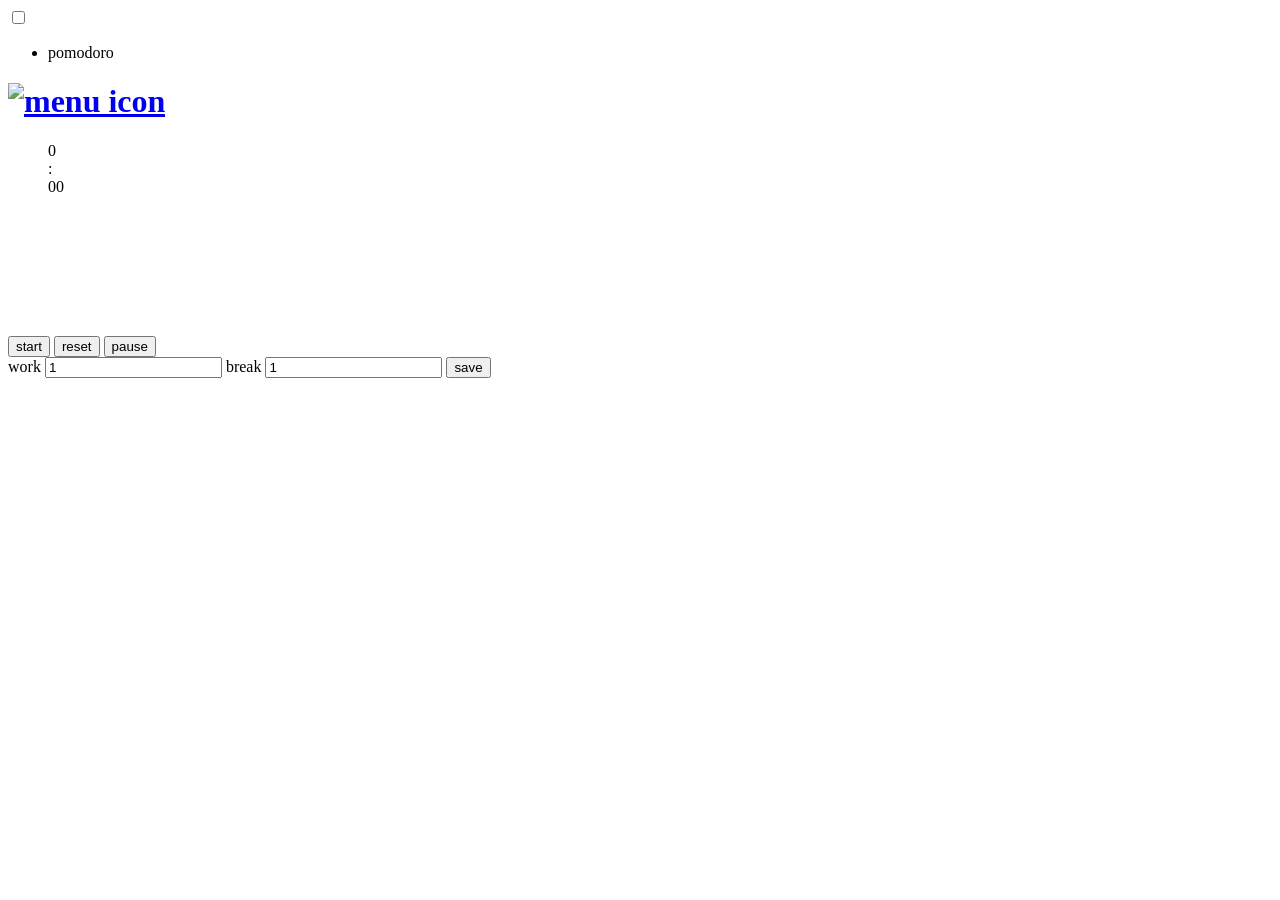
==== index.html @ 09f285a3 "Change title from 'pomodoro timer' to 'comfy grade'" ====
<!DOCTYPE html>
<html lang="en">
  <head>
    <meta charset="UTF-8" />
    <meta name="viewport" content="width=device-width, initial-scale=1.0" />
    <title>comfy grade</title>
    <link rel="stylesheet" href="styles.css" />
  </head>
  <body>








<!-- light/dark mode -->
<div>
	<input type="checkbox" class="checkbox" id="chk" />
	<label class="label" for="chk">
		<div class="ball"></div>
	</label>
</div>
<!-- java 4 light/dark -->
<script>
const chk = document.getElementById('chk');

chk.addEventListener('change', () => {
	document.body.classList.toggle('dark');
});
</script>






<!-- header-->
    <header class="header">

    <!-- pomodoro title css animation -->
    <body2>
      
      <div class="wrapper">
        
        <ul class="dynamic-txts">
          <li><span>pomodoro</span></li>
        </ul>
      </div>
    
    </body2>


    <!-- menu icon -->
    <h1 class="logo">
      <a href="settings.html"> 
        <img src = "images/menuicon.png"alt= "menu icon" ></a></h1>







</header> 

<div id="timer">
    <figure class="clock">
      <div class="mins">0</div>
      <div>:</div>
      <div class="secs">00</div>
      <audio
        src="http://soundbible.com/mp3/service-bell_daniel_simion.mp3"
      ></audio>
      <svg class="progress-ring" height="120" width="120">
        <circle
          class="progress-ring__circle"
          stroke-width="8"
          fill="transparent"
          r="50"
          cx="60"
          cy="60"
        />
      </svg>
    </figure>

    <div class="btn-group">
      <button class="start">start</button>
      <button class="reset">reset</button>
      <button class="pause">pause</button>
    </div>

    <form action=".">
      <label for="focusTime">work</label>
      <input type="number" value="1" id="focusTime" />
      <label for="breakTime">break</label>
      <input type="number" value="1" id="breakTime" />
      <button type="submit">save</button>
    </form>

  </div>
    <footer>
     
    </footer>

    <script src="settings.js"></script>
    <script src="timer.js"></script>
    <script src="progress.js"></script>
  






<!-- spotify -->
<div class="spotify">
  <iframe style="border-radius:12px" src="https://open.spotify.com/embed/playlist/32nCTHyDdztkanmT2b4QIi?utm_source=generator&theme=0" width="250" height="380" frameBorder="0" allowfullscreen="" allow="autoplay; clipboard-write; encrypted-media; fullscreen; picture-in-picture"></iframe>
</div>


</body>
</html>
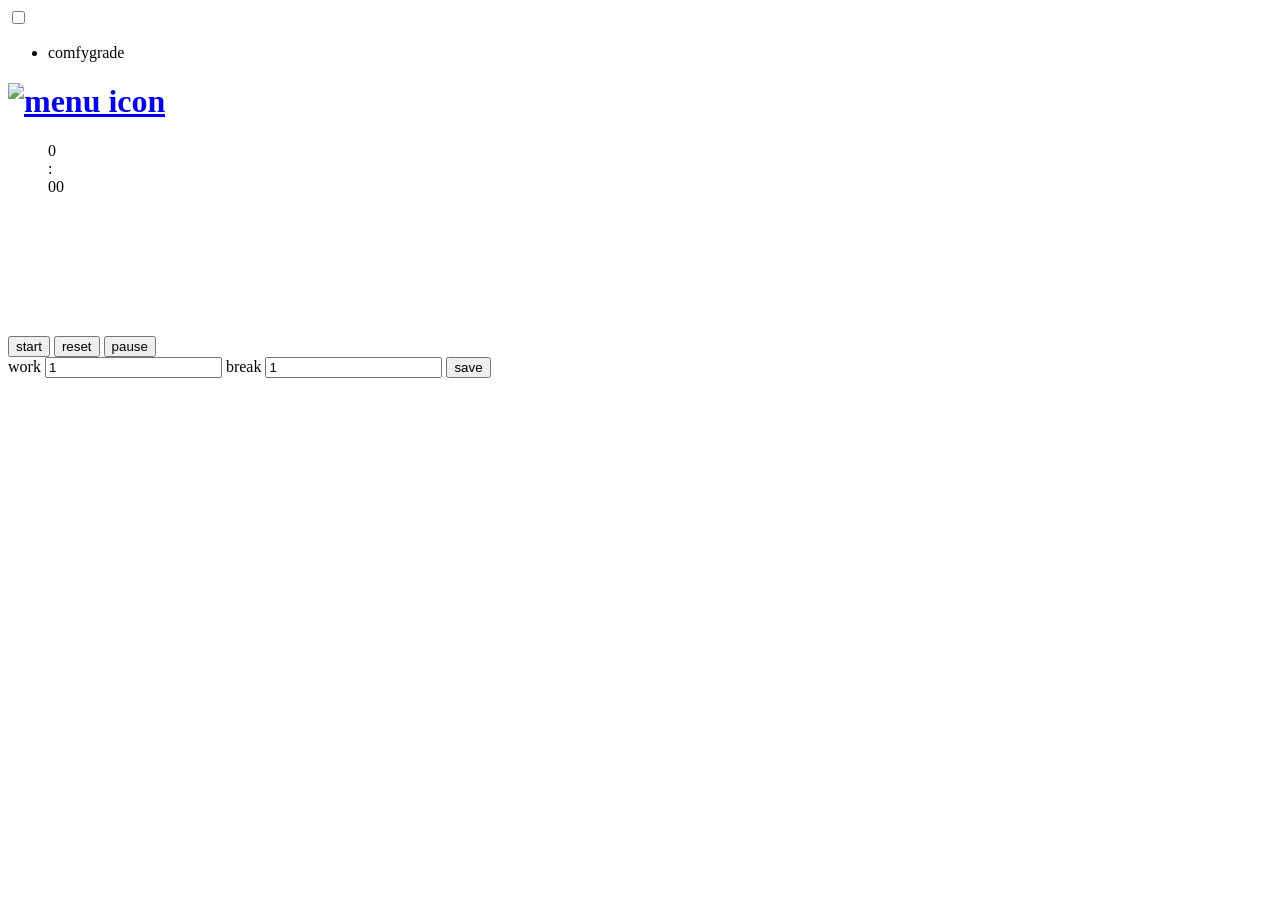
==== commit 7a78b6e5: "Fix HTML structure and update pomodoro title" ====
--- a/index.html
+++ b/index.html
@@ -45,7 +45,7 @@
       <div class="wrapper">
         
         <ul class="dynamic-txts">
-          <li><span>pomodoro</span></li>
+          <li><span>comfygrade</span></li>
         </ul>
       </div>
     
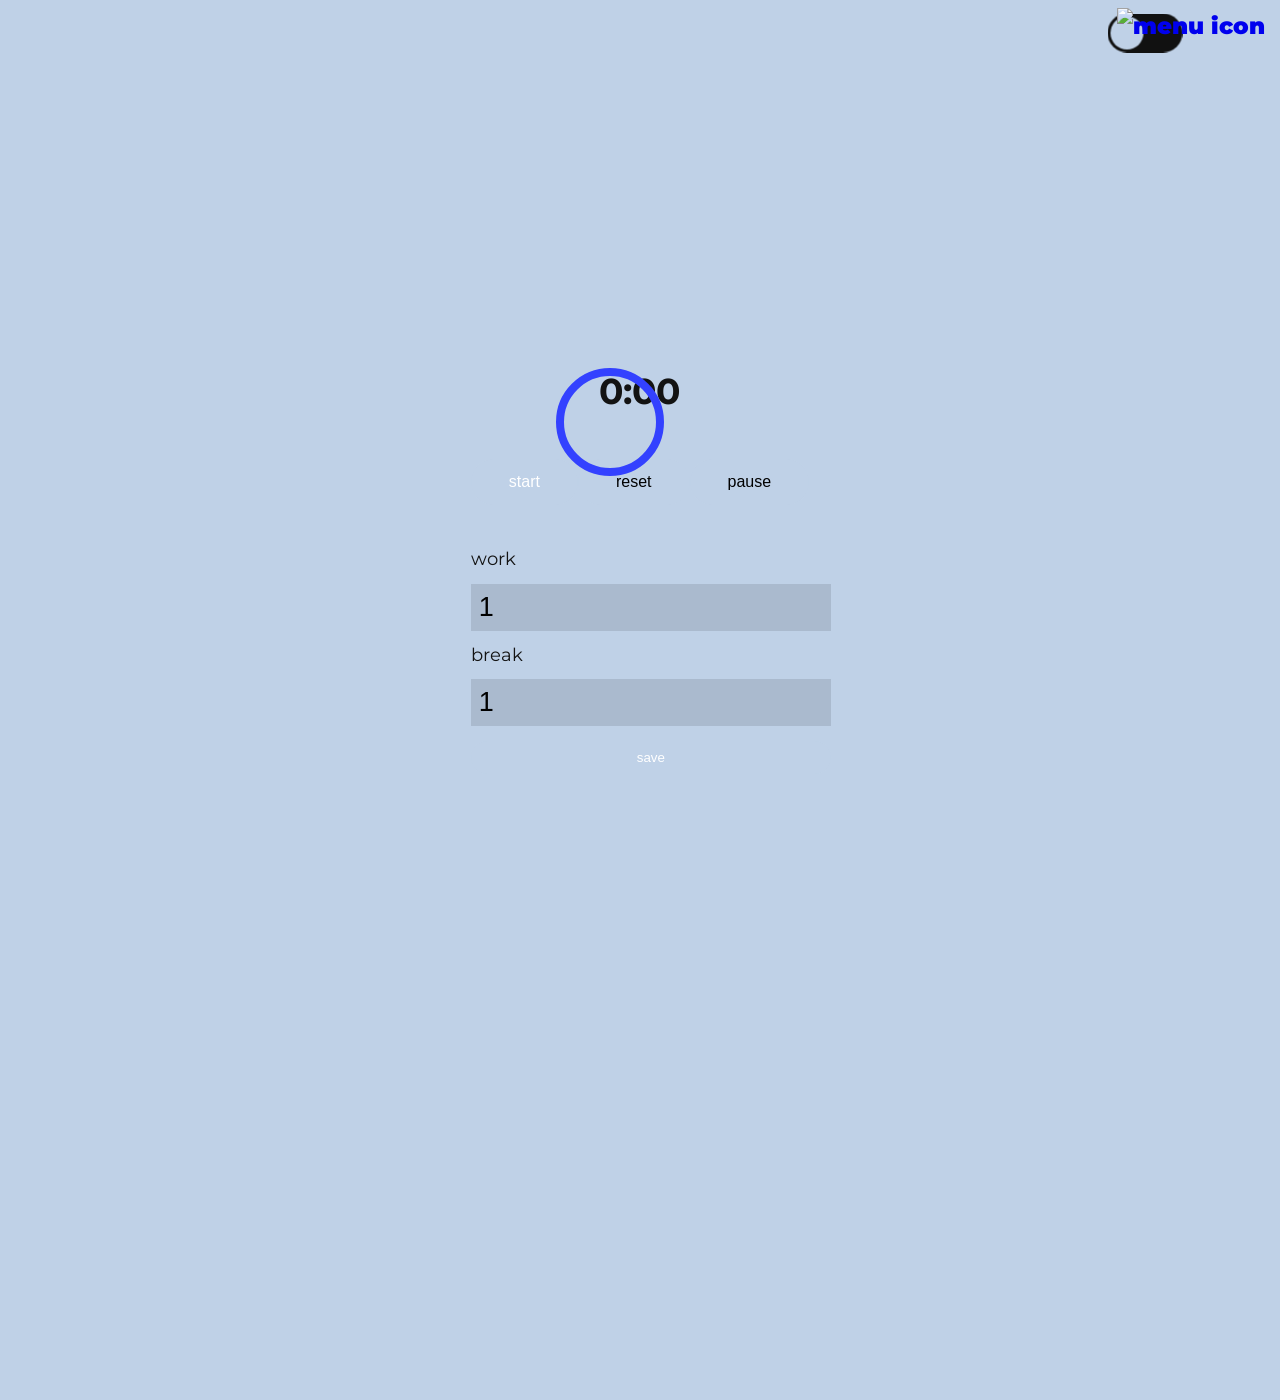
==== commit 6d75c453: "Extend Spotify embed height Co-authored-by: Copilot <223556219+Copilot@users.noreply.github.com>" ====
--- a/index.html
+++ b/index.html
@@ -116,7 +116,7 @@
 
 <!-- spotify -->
 <div class="spotify">
-  <iframe style="border-radius:12px" src="https://open.spotify.com/embed/playlist/32nCTHyDdztkanmT2b4QIi?utm_source=generator&theme=0" width="250" height="380" frameBorder="0" allowfullscreen="" allow="autoplay; clipboard-write; encrypted-media; fullscreen; picture-in-picture"></iframe>
+  <iframe style="border-radius:12px" src="https://open.spotify.com/embed/playlist/32nCTHyDdztkanmT2b4QIi?utm_source=generator&theme=0" width="250" height="456" frameBorder="0" allowfullscreen="" allow="autoplay; clipboard-write; encrypted-media; fullscreen; picture-in-picture"></iframe>
 </div>
 
 
--- a/styles.css
+++ b/styles.css
@@ -0,0 +1,723 @@
+@import url("https://fonts.googleapis.com/css2?family=Montserrat:ital,wght@0,300;0,500;1,900&display=swap");
+@import url("https://fonts.googleapis.com/css2?family=Montserrat:ital,wght@1,900&display=swap");
+
+*,
+*::before,
+*::after {
+  padding: 0;
+  margin: 0;
+  box-sizing: border-box;
+
+}
+
+.clearfix {
+  overflow: auto;
+}
+/* pomodoro css animation */
+body2 {
+  display: flex;
+  min-height: 100vh;
+  position: absolute;
+  float:left;
+  left:20px;
+  top:20px;
+
+  }
+  .wrapper{
+  display: flex;
+  }
+  .wrapper .static-txt{
+    color: #000000;
+  font-size: 60px;
+  font-weight: 400;
+  }
+  .wrapper .dynamic-txts{
+  margin-left: 15px;
+  height: 90px;
+  line-height: 90px;
+  overflow: hidden;
+  }
+  .dynamic-txts li{
+  list-style: none;
+  color: #4663ac;
+  font-size: 60px;
+  font-weight: 500;
+  position: relative;
+  top: 0; 
+  animation: slide 12s steps(4) forwards;
+  
+  }
+  @keyframes slide {
+  100%{
+    top: -360px;
+  }
+  }
+  .dynamic-txts li span{
+  position: relative;
+  margin: 5px 0;
+  line-height: 90px;
+  }
+  .dynamic-txts li span::after{
+    content: "";
+    position: absolute;
+    left: 0;
+    height: 100%;
+    width: 100%;
+    background: #bfd1e7;
+    border-left: 2px solid #4663ac;
+    animation: typing 3s steps(10) infinite;
+    }
+    @keyframes typing {
+      40%, 60%{
+        left: calc(100% + 30px);
+      }
+      100%{
+        left: 0;
+      }
+    }
+
+
+/* light/dark mode */
+body {
+	display: flex;
+	align-items: center;
+	justify-content: center;
+	height: 100vh;
+	margin: 0;
+	transition: background 0.2s linear;
+}
+
+body.dark {
+	background: #292C35;
+}
+
+.checkbox {
+	opacity: 0;
+	position: absolute;
+}
+
+.label {
+  position: fixed;
+  top: 20px;
+  right: 110px;
+  z-index: 10;
+	background-color: #111;
+	border-radius: 50px;
+	cursor: pointer;
+	display: flex;
+	align-items: center;
+	justify-content: right;
+	padding: 5px;
+	height: 26px;
+	width: 50px;
+	transform: scale(1.5);
+}
+
+.label .ball {
+	background-color: #bfd1e7;
+	border-radius: 50%;
+	position:absolute;
+	top:2px;
+	left: 2px;
+	height: 22px;
+	width: 22px;
+	transform: translateX(0px);
+	transition: transform 0.2s linear;
+}
+
+.checkbox:checked + .label .ball {
+	transform: translateX(24px);
+}
+
+/* menu */
+.logo .label {
+  display: flex;
+  float:right;
+  justify-content: space-between;
+
+}
+
+.logo {
+  position: fixed;
+  top: 8px;
+  right: 15px;
+  margin: 0;
+  z-index: 10;
+}
+
+
+
+
+
+
+/* navbar */
+body {
+  line-height: 1.6;
+  margin: 0;
+  min-height: 100vh;
+}
+ul {
+  margin: 0;
+  padding: 0;
+  list-style: none;
+  float:left;
+}
+
+
+a {
+  text-decoration: none;
+}
+
+.logo {
+  float:right;
+  margin: 0;
+  font-size: 1.45em;
+}
+
+
+
+.main-nav {
+  margin-top: 5px;
+}
+.logo a,
+.main-nav a {
+ text-align: justify;
+  display: block;
+  
+}
+
+
+
+
+body {
+  height: 100vh;
+  overflow: hidden;
+  padding: 35px;
+  background-color: #bfd1e7;
+  color: #131313;
+  font-family: "Montserrat", sans-serif;
+}
+h1 {
+  margin: 15px 0;
+  font-weight: 900;
+  font-size: 28px;
+  text-align: center;
+}
+input {
+  transition: 0.5s ease-in-out;
+  margin: 10px 0;
+  font-size: 18px;
+  padding: 5px;
+  background: rgba(0, 0, 0, 0.11);
+  border: none;
+}
+.btn-group {
+  display: flex;
+  justify-content: space-between;
+  align-items: center;
+  height: 10%;
+  margin: 35px 0;
+}
+
+.btn-group button {
+  padding: 14px 38px;
+  font-size: 16px;
+}
+
+button {
+  padding: 9px 25px;
+  background-color:#bfd1e7;
+  border: none;
+  border-radius: 50px;
+  transition: all 0.3 ease 0s;
+}
+
+button:hover {
+  background-color:#d2deeb;
+  
+}
+
+
+
+figure#timer {
+  position:absolute;
+  bottom:100%;
+}
+
+
+label {
+  font-size: 18px;
+}
+form {
+  height: 20%;
+  display: flex;
+  flex-direction: column;
+  padding: 0;
+  max-width: 370px;
+  margin: 5px auto;
+}
+form button {
+  background: #bfd1e7;
+  width: 100%;
+  margin: 5px 0;
+  color: white;
+}
+
+form input {
+  width: 100%;
+  font-size: 27px;
+  padding: 8px;
+}
+.start {
+  background: #bfd1e7;
+  color: white;
+}
+.break {
+  background: #bfd1e7;
+  color: #000000;
+}
+.reset {
+  background: #bfd1e7;
+  color: #000000;
+}
+.pause {
+  background: #bfd1e7;
+}
+.resume {
+  background: #bfd1e7;
+  color: white;
+}
+.clock {
+  padding: 3px;
+  display: flex;
+  position: relative;
+  justify-content: center;
+  align-items: center;
+  font-weight: bold;
+  height: 30%;
+  font-size: 36px;
+}
+.progress-ring {
+  width: 180px;
+  height: 180px;
+  position: absolute;
+  top: 50%;
+  left: 50%;
+  transform: translate(-50%, -50%);
+}
+
+.progress-ring__circle {
+  transition: 0.5s;
+  transform: rotate(-90deg);
+  transform-origin: 50% 50%;
+  stroke: rgb(51, 65, 255);
+}
+
+footer {
+  position: fixed;
+  bottom: 4px;
+  text-align: center;
+  width: 80%;
+  margin: 0 auto;
+}
+
+.danger {
+  stroke: red;
+  animation: pulse 0.9s ease-in-out infinite;
+}
+
+@keyframes pulse {
+  0%,
+  100% {
+    transform: rotate(-90deg) scale(1);
+  }
+  50% {
+    transform: rotate(-90deg) scale(1.05);
+  }
+  75% {
+    transform: rotate(-90deg) scale(0.8);
+  }
+}
+
+/* media queries */
+
+/* phone */
+@media screen and (min-width: 300px) {
+  body {
+    display: grid;
+    grid-template-areas:
+      "head head"
+      "clock form"
+      "btns ji";
+  }
+  .btn-group {
+    grid-area: btns;
+    justify-content: center;
+  }
+  .clock {
+    grid-area: clock;
+    height: 100%;
+    
+  }
+  h1 {
+    grid-area: head;
+    align-self: center;
+  }
+  form {
+    align-self: center;
+    justify-self: center;
+    grid-area: form;
+    width: 50%;
+    justify-content: space-around;
+  }
+
+
+  .timer {
+    position:absolute;
+    margin:-10px;
+  }
+
+  .spotify {
+    position:fixed;
+    justify-content: center;
+    bottom:-500px;
+    padding-left: 20px;
+
+  }
+
+  footer {
+    width: 100%;
+  }
+
+.logo{
+  position: fixed;
+  top: 8px;
+  right: 15px;
+  bottom: auto;
+  padding-top: 0;
+}
+
+.label {
+  position: fixed;
+  top: 20px;
+  right: 110px;
+  padding-top: 0;
+}
+
+.wrapper {
+  position: absolute;
+  justify-content: center;
+  padding-bottom: 10px;
+}
+
+}
+
+/* tablet */
+@media screen and (min-width:800px) {
+  /* spotify */
+  .spotify {
+    position:absolute;
+    top:25%;
+    left:10px;
+  }
+  .label {
+    position: fixed;
+    right: 110px;
+    top: 20px;
+    width: 50px;
+    transform: scale(1.5);
+  }
+
+
+/* desktop */
+@media screen and (min-width:1000px) {
+  /* spotify */
+  .spotify {
+    position:absolute;
+    top:25%;
+    left:10px;
+  }
+  .label {
+    position: fixed;
+    right: 110px;
+    top: 20px;
+    width: 50px;
+    transform: scale(1.5);
+  }
+  
+    
+  form {
+    position:absolute;
+    height: 20%;
+    display: flex;
+    flex-direction: column;
+    padding: 0;
+    max-width: 360px;
+    margin: 5px auto;
+
+    
+  }
+  form button {
+    width: 100%;
+    margin: 5px 0;
+    color: white;
+    justify-content: center;
+  }
+
+    }
+    .clock {
+      justify-content: center;
+      align-items: center;
+    }
+    
+
+
+/* more media queries below */
+
+    /* NAVIGATION/SETTINGS PAGE */
+/* settings overlay */
+
+div#overlay {
+	display: none;
+	z-index: 2;
+	background: #000;
+	position: fixed;
+	width: 100%;
+	height: 100%;
+	top: 0px;
+	left: 0px;
+	text-align: center;
+}
+div#specialBox {
+	display: none;
+	position: absolute;
+	z-index: 3;
+	margin: 150px auto 0px auto;
+	width: 500px; 
+	height: 300px;
+	background: #FFF;
+	color: #000;
+}
+div#wrapper1 {
+	position:absolute;
+	top: 0px;
+	left: 0px;
+	padding-left:24px;
+  
+
+}
+body {
+  min-height: 100vh;
+
+}
+
+.settingsmenu {
+  position:fixed;
+  top:0;
+  left:0;
+  width:100%;
+  height: 100%;
+  display:flex;
+  justify-content:center;
+  align-items:center;
+  background:#bfd1e7;
+  transition: 0.5s;
+}
+
+.settingsmenu .sideimg {
+  position:relative;
+  min-width: 600px;
+  height:100%
+  
+}
+
+.settingsmenu .sideimg img {
+  position: relative;
+  top:0;
+  left:0;
+  width: 100%;
+  height:100%;
+  object-fit:cover;
+ 
+}
+
+.settingsmenu .nav {
+  display:flex;
+  justify-content: center;
+  align-items: center;
+  width: 100%;
+  height:100%;
+  overflow-y: auto;
+  
+}
+
+.settingsmenu .nav ul {
+  position:relative;
+  list-style:none;
+  padding: 0 20px;
+  margin: 5px 0px;
+  overflow:hidden;
+  
+}
+
+.settingsmenu .nav ul li:before {
+  content: '';
+  position:absolute;
+  top:0;
+  left:0;
+  width:100%;
+  height:100%;
+  background: #bfd1e7;
+  transition: transform 0.5s ease-in-out;
+  transform: scaleZ(0);
+  transform-origin: bottom;
+}
+
+
+.settingsmenu li {
+  background-color: #bfd1e7;
+  opacity: 60%;
+}
+
+.settingsmenu .nav ul li a{
+ position: relative;
+ color: #4663ac;
+ text-decoration: none;
+ font-size: 4em;
+ font-weight: 700;
+ line-height: 1em;
+ padding-top:12px;
+  display:inline-block;
+  text-transform: lowercase;
+  transition: 0.5s ease-in-out;
+
+}
+
+.settingsmenu .nav ul li a:before {
+  content: attr(data-text);
+  position: absolute;
+  bottom: -100%;
+  left: 0;
+  opacity: 0%;
+  
+}
+
+.settingsmenu .nav ul li:hover a {
+transform: translateY(-10%);
+color: #4663ac;
+}
+
+.menuicon {
+  position:fixed;
+  top:20px;
+  right:20px;
+  width:60px;
+  height:60px;
+  background-image: url(images/menuicon.png);
+  background-size:40px;
+  cursor: pointer;
+  background-repeat: no-repeat;
+  background-position: 10px;
+}
+
+/* navigation media query */
+
+@media screen and (max-width: 600px) {
+  .nav {
+      position:absolute;
+      bottom:0px;
+  }
+}
+
+
+
+  /* ABOUT PAGE */
+section1 {
+  min-height: 100vh;
+  display: flex;
+  align-items: center;
+  justify-content: center
+
+}
+
+.aboutsection {
+  background: url(images/)  no-repeat left;
+ 
+  background-size: 100% 100% ;
+
+  overflow: hidden;
+  padding: 100px 0;
+  background-color: #4663ac;
+  
+
+}
+
+.inner-container {
+  width: 55%;
+
+  float: right;
+  background-color: #bfd1e7;
+  padding: 150px;
+
+
+}
+
+.inner-container h1 {
+  margin-bottom: 30px;
+  font-size: 30px;
+  font-weight: 900;
+  background-color: #bfd1e7;
+  color: #4663ac;
+  
+}
+
+.text1 {
+  font-size: 13px;
+  color:#4663ac;
+  line-height: 30px;
+  text-align: justify;
+  margin-bottom: 40px;
+  background-color: #bfd1e7;
+ 
+}
+
+
+
+.skills1 {
+  display:flex;
+  justify-content: space-between;
+  font-weight: 700;
+  font-size: 13px; 
+
+  background-color: #bfd1e7;
+}
+
+
+@media screen and (max-width: 1200px) {
+  .inner-container{
+    padding: 80px;
+  }
+}
+
+@media screen and (max-width: 1000px) {
+  .aboutsection {
+    background-size: 100%;
+    padding: 100px 40px;
+  }
+
+  .inner-container{
+    width:100%
+  }
+}
+
+@media screen and (max-width: 600px) {
+  .aboutsection {
+    padding: 0;
+  }
+
+  .inner-container{
+    padding: 60px;
+  }
+}
+
+}
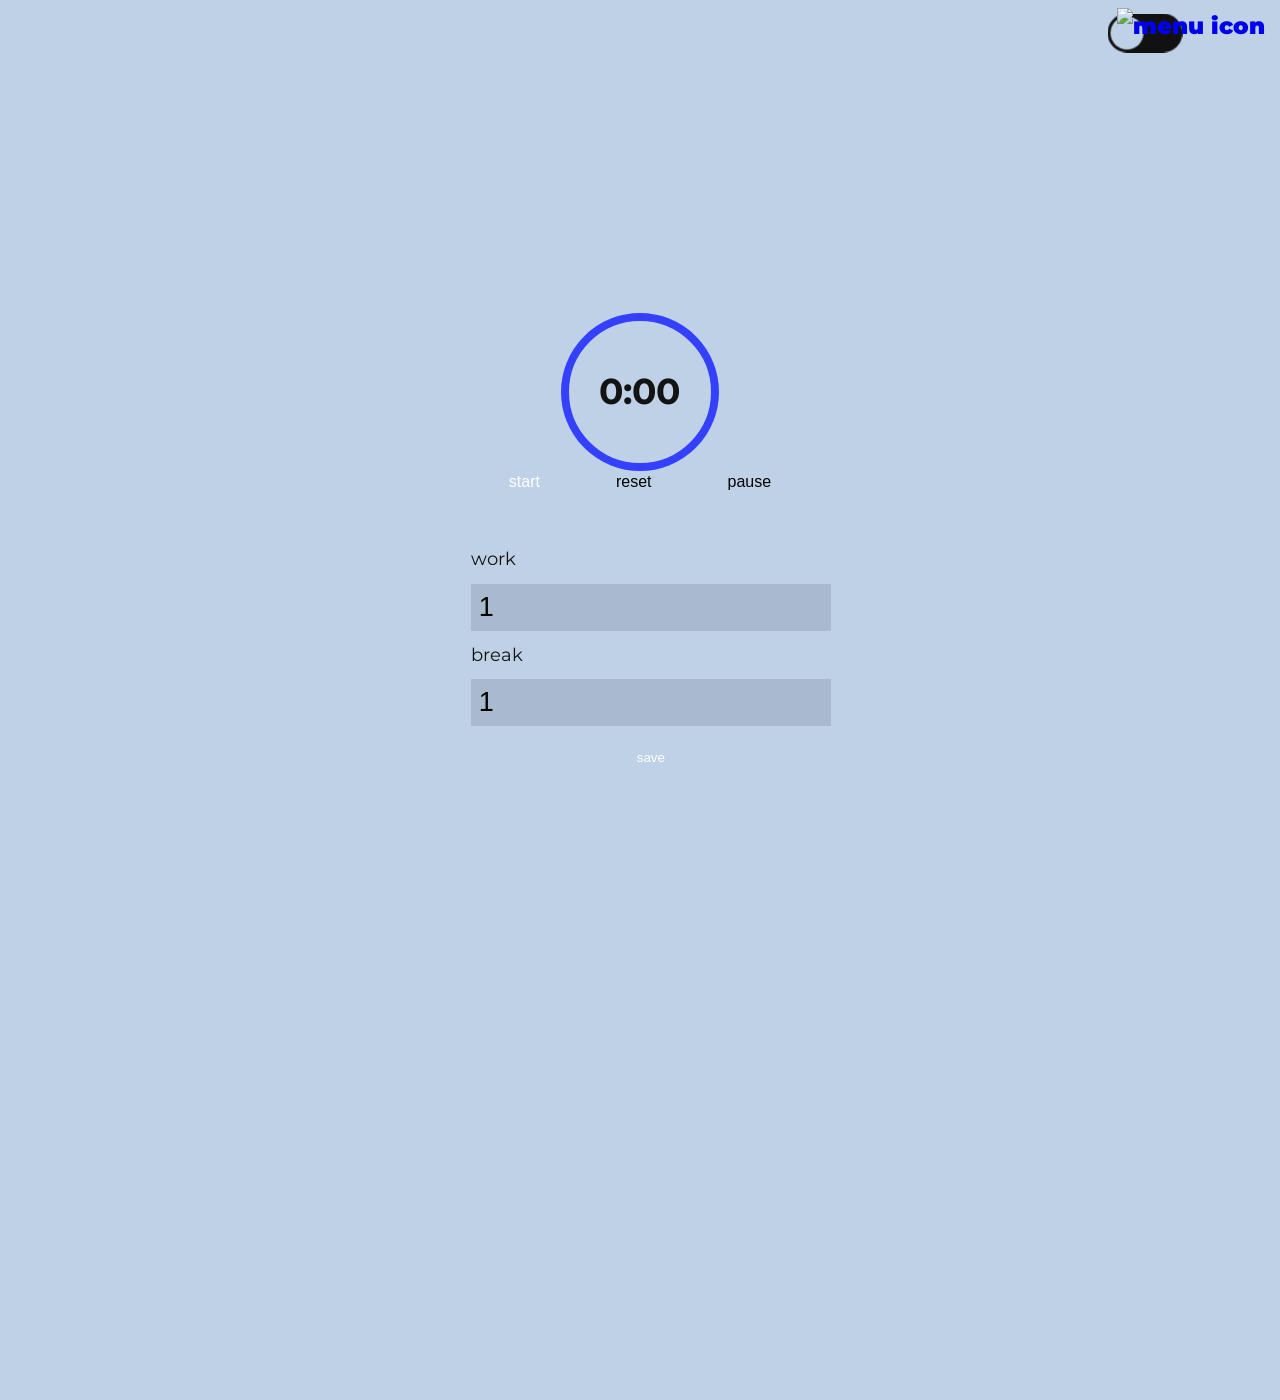
==== commit dd6362a2: "Center circular timer indicator Co-authored-by: Copilot <223556219+Copilot@users.noreply.github.com>" ====
--- a/index.html
+++ b/index.html
@@ -73,14 +73,14 @@
       <audio
         src="http://soundbible.com/mp3/service-bell_daniel_simion.mp3"
       ></audio>
-      <svg class="progress-ring" height="120" width="120">
+      <svg class="progress-ring" height="180" width="180" viewBox="0 0 180 180">
         <circle
           class="progress-ring__circle"
           stroke-width="8"
           fill="transparent"
-          r="50"
-          cx="60"
-          cy="60"
+          r="75"
+          cx="90"
+          cy="90"
         />
       </svg>
     </figure>
@@ -116,7 +116,7 @@
 
 <!-- spotify -->
 <div class="spotify">
-  <iframe style="border-radius:12px" src="https://open.spotify.com/embed/playlist/32nCTHyDdztkanmT2b4QIi?utm_source=generator&theme=0" width="250" height="456" frameBorder="0" allowfullscreen="" allow="autoplay; clipboard-write; encrypted-media; fullscreen; picture-in-picture"></iframe>
+  <iframe style="border-radius:12px" src="https://open.spotify.com/embed/playlist/32nCTHyDdztkanmT2b4QIi?utm_source=generator&theme=0" width="250" height="547" frameBorder="0" allowfullscreen="" allow="autoplay; clipboard-write; encrypted-media; fullscreen; picture-in-picture"></iframe>
 </div>
 
 
--- a/styles.css
+++ b/styles.css
@@ -297,19 +297,22 @@
   height: 30%;
   font-size: 36px;
 }
+.clock > div {
+  position: relative;
+  z-index: 1;
+}
 .progress-ring {
-  width: 180px;
-  height: 180px;
   position: absolute;
   top: 50%;
   left: 50%;
   transform: translate(-50%, -50%);
+  pointer-events: none;
 }
 
 .progress-ring__circle {
   transition: 0.5s;
   transform: rotate(-90deg);
-  transform-origin: 50% 50%;
+  transform-origin: 90px 90px;
   stroke: rgb(51, 65, 255);
 }
 
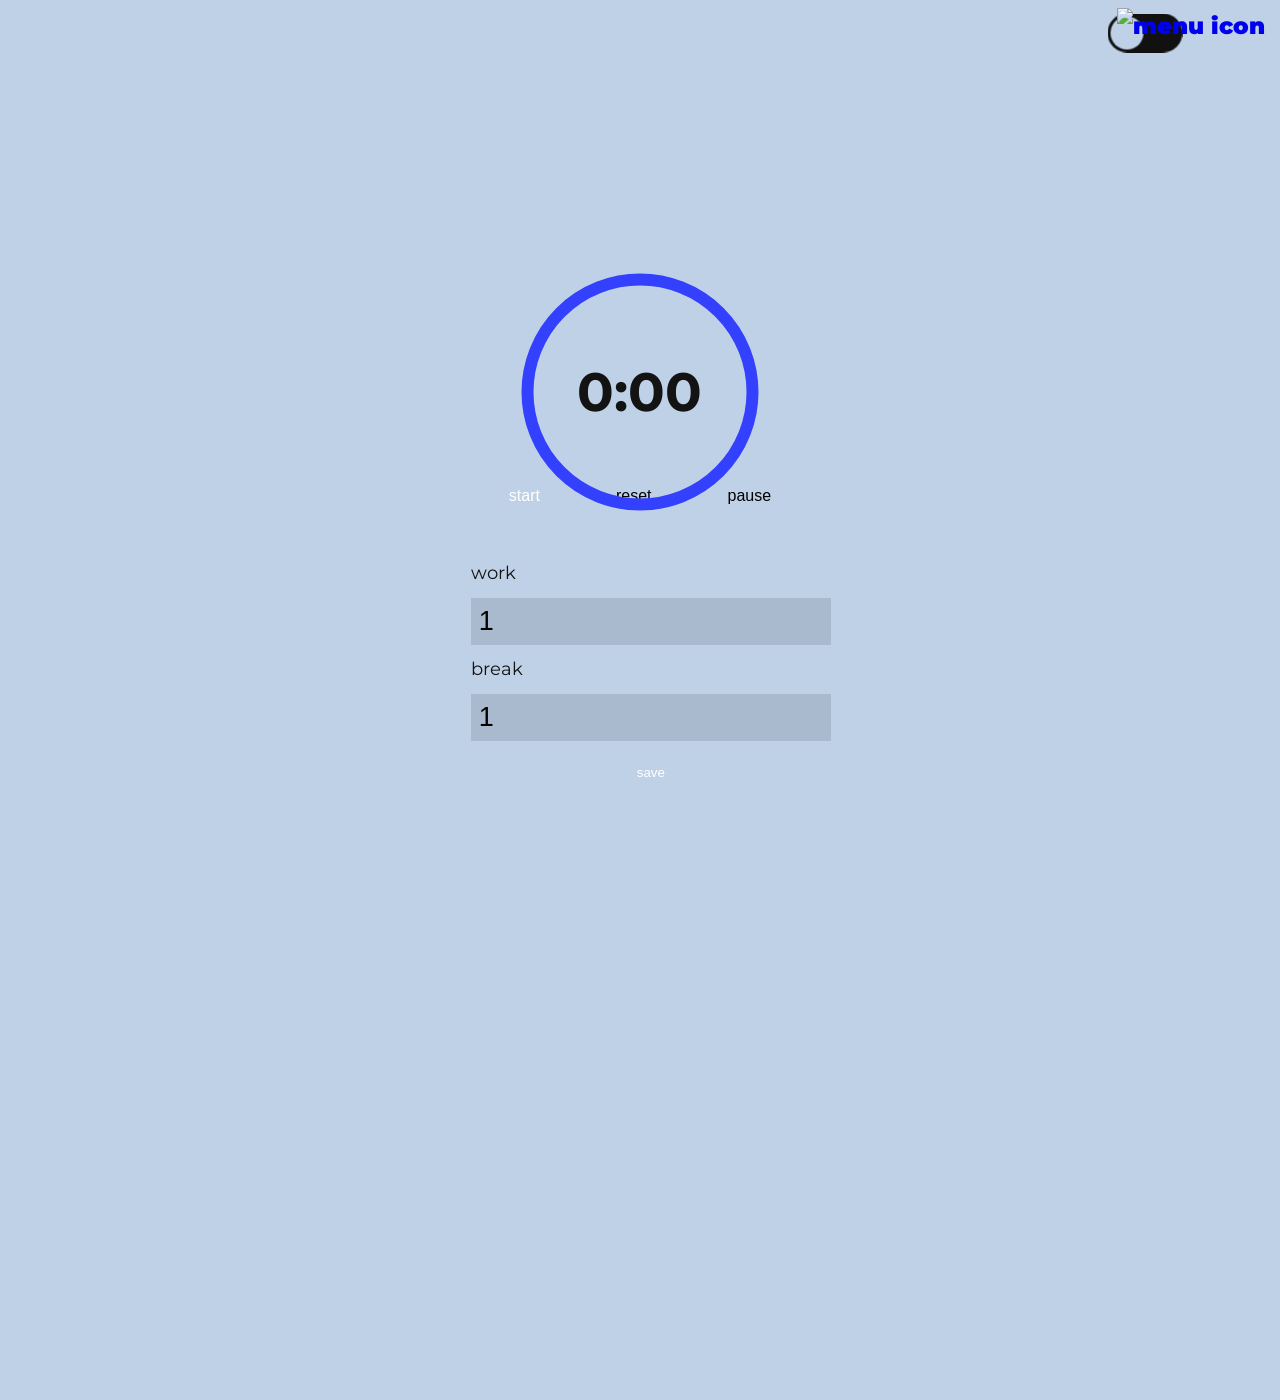
==== commit f5578cc1: "Enlarge timer display only Co-authored-by: Copilot <223556219+Copilot@users.noreply.github.com>" ====
--- a/index.html
+++ b/index.html
@@ -73,14 +73,14 @@
       <audio
         src="http://soundbible.com/mp3/service-bell_daniel_simion.mp3"
       ></audio>
-      <svg class="progress-ring" height="180" width="180" viewBox="0 0 180 180">
+      <svg class="progress-ring" height="270" width="270" viewBox="0 0 270 270">
         <circle
           class="progress-ring__circle"
-          stroke-width="8"
+          stroke-width="12"
           fill="transparent"
-          r="75"
-          cx="90"
-          cy="90"
+          r="112.5"
+          cx="135"
+          cy="135"
         />
       </svg>
     </figure>
--- a/styles.css
+++ b/styles.css
@@ -295,7 +295,7 @@
   align-items: center;
   font-weight: bold;
   height: 30%;
-  font-size: 36px;
+  font-size: 54px;
 }
 .clock > div {
   position: relative;
@@ -312,7 +312,7 @@
 .progress-ring__circle {
   transition: 0.5s;
   transform: rotate(-90deg);
-  transform-origin: 90px 90px;
+  transform-origin: 135px 135px;
   stroke: rgb(51, 65, 255);
 }
 
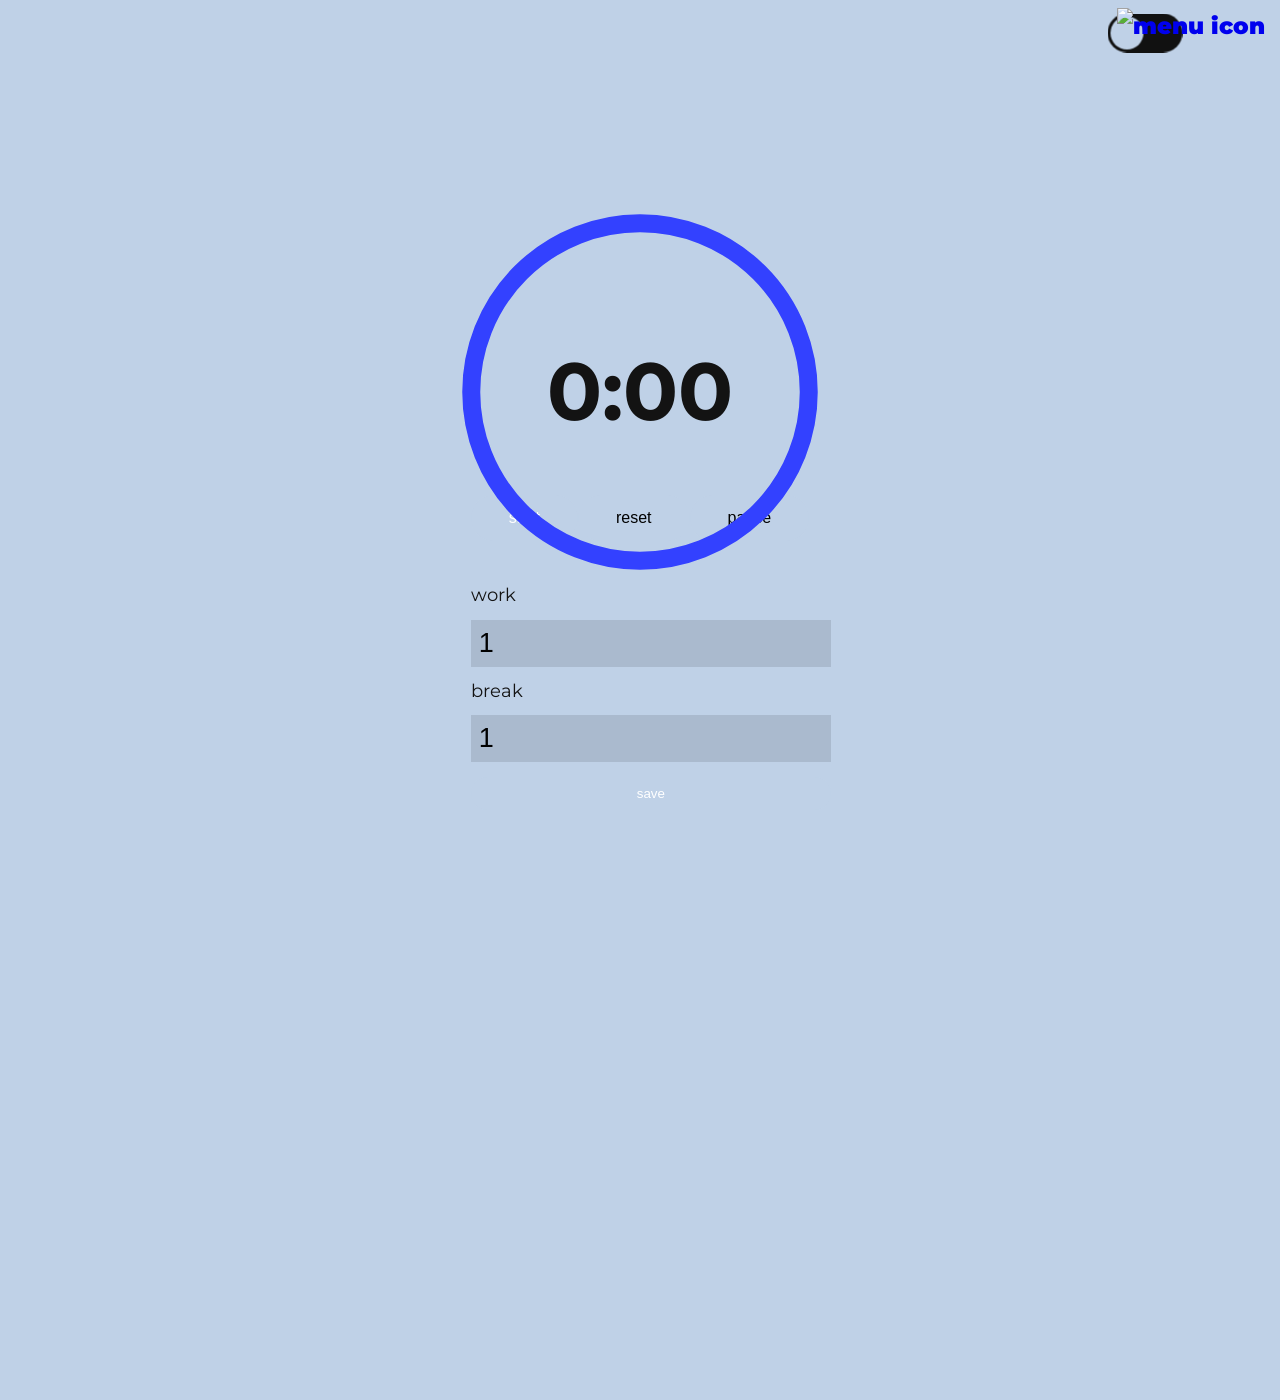
==== commit e75b4e6a: "Enlarge timer display again Co-authored-by: Copilot <223556219+Copilot@users.noreply.github.com>" ====
--- a/index.html
+++ b/index.html
@@ -73,14 +73,14 @@
       <audio
         src="http://soundbible.com/mp3/service-bell_daniel_simion.mp3"
       ></audio>
-      <svg class="progress-ring" height="270" width="270" viewBox="0 0 270 270">
+      <svg class="progress-ring" height="405" width="405" viewBox="0 0 405 405">
         <circle
           class="progress-ring__circle"
-          stroke-width="12"
+          stroke-width="18"
           fill="transparent"
-          r="112.5"
-          cx="135"
-          cy="135"
+          r="168.75"
+          cx="202.5"
+          cy="202.5"
         />
       </svg>
     </figure>
--- a/styles.css
+++ b/styles.css
@@ -295,7 +295,7 @@
   align-items: center;
   font-weight: bold;
   height: 30%;
-  font-size: 54px;
+  font-size: 81px;
 }
 .clock > div {
   position: relative;
@@ -312,7 +312,7 @@
 .progress-ring__circle {
   transition: 0.5s;
   transform: rotate(-90deg);
-  transform-origin: 135px 135px;
+  transform-origin: 202.5px 202.5px;
   stroke: rgb(51, 65, 255);
 }
 
